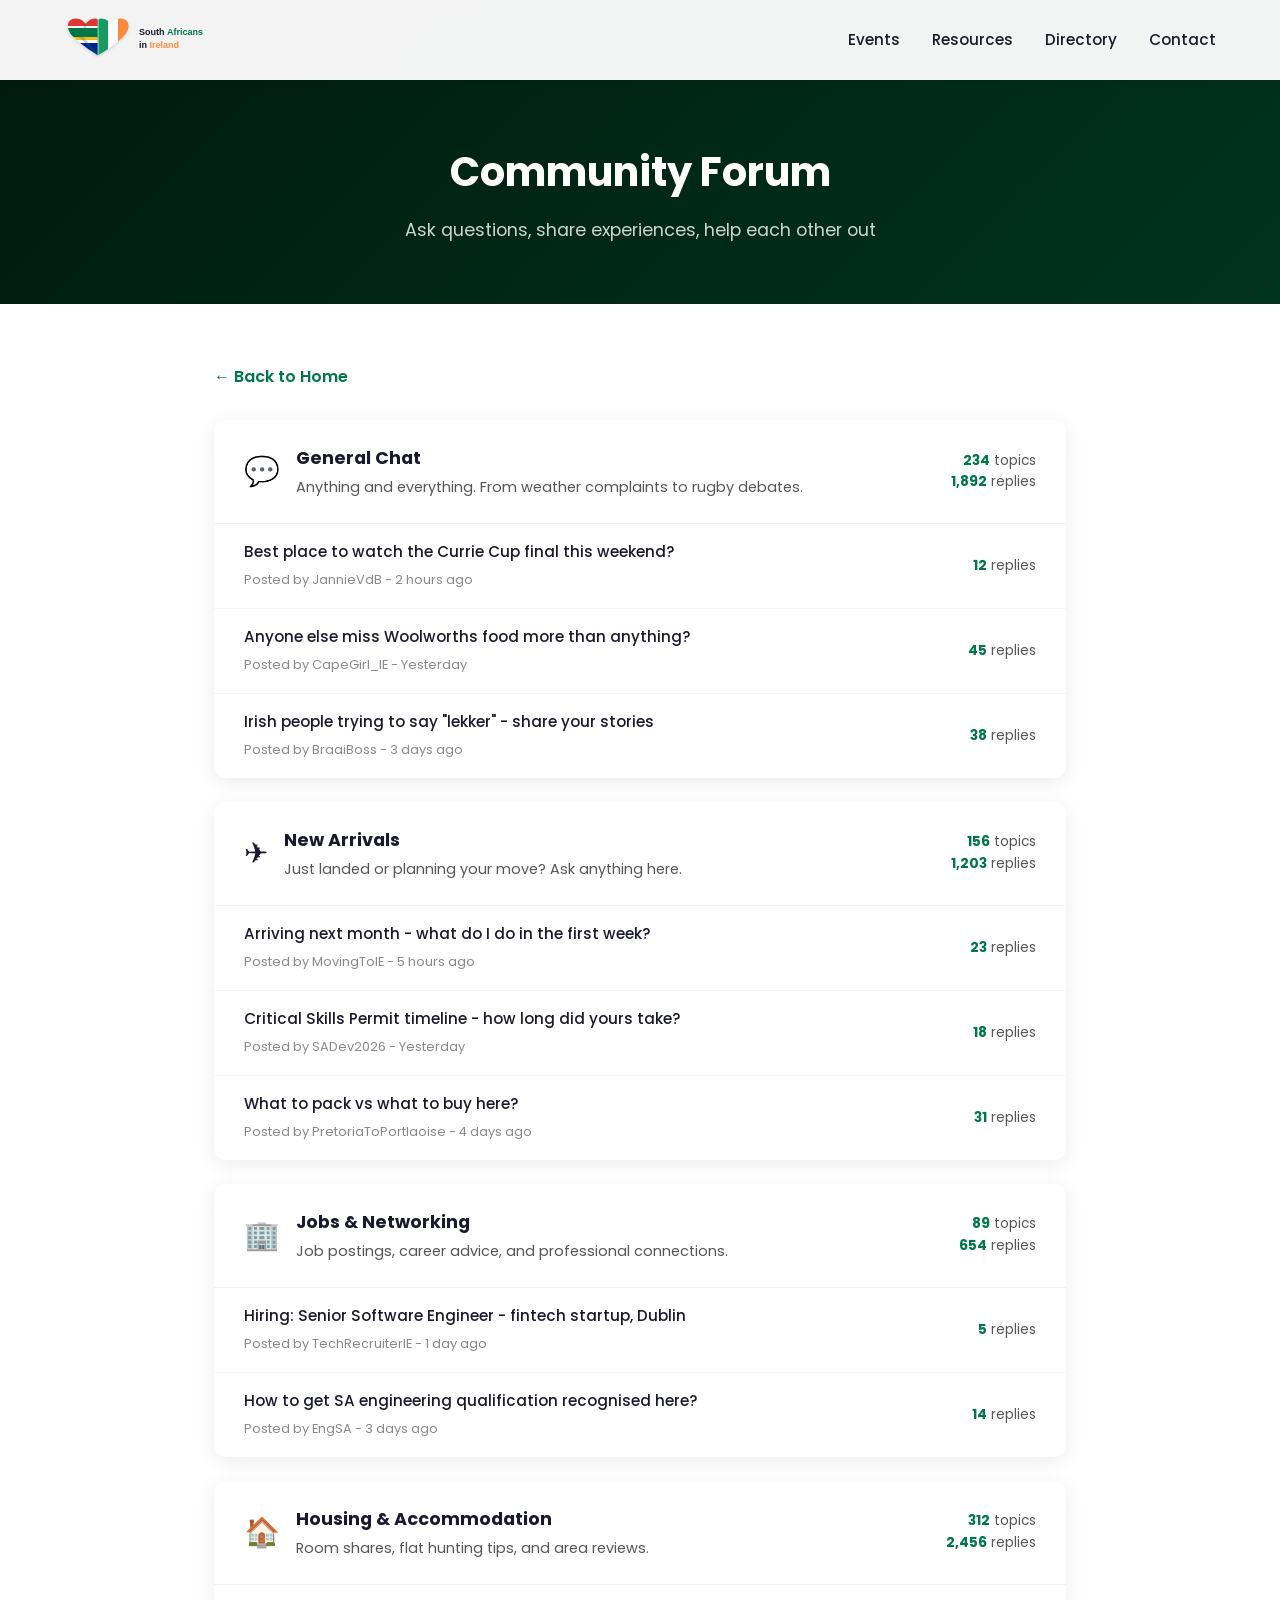
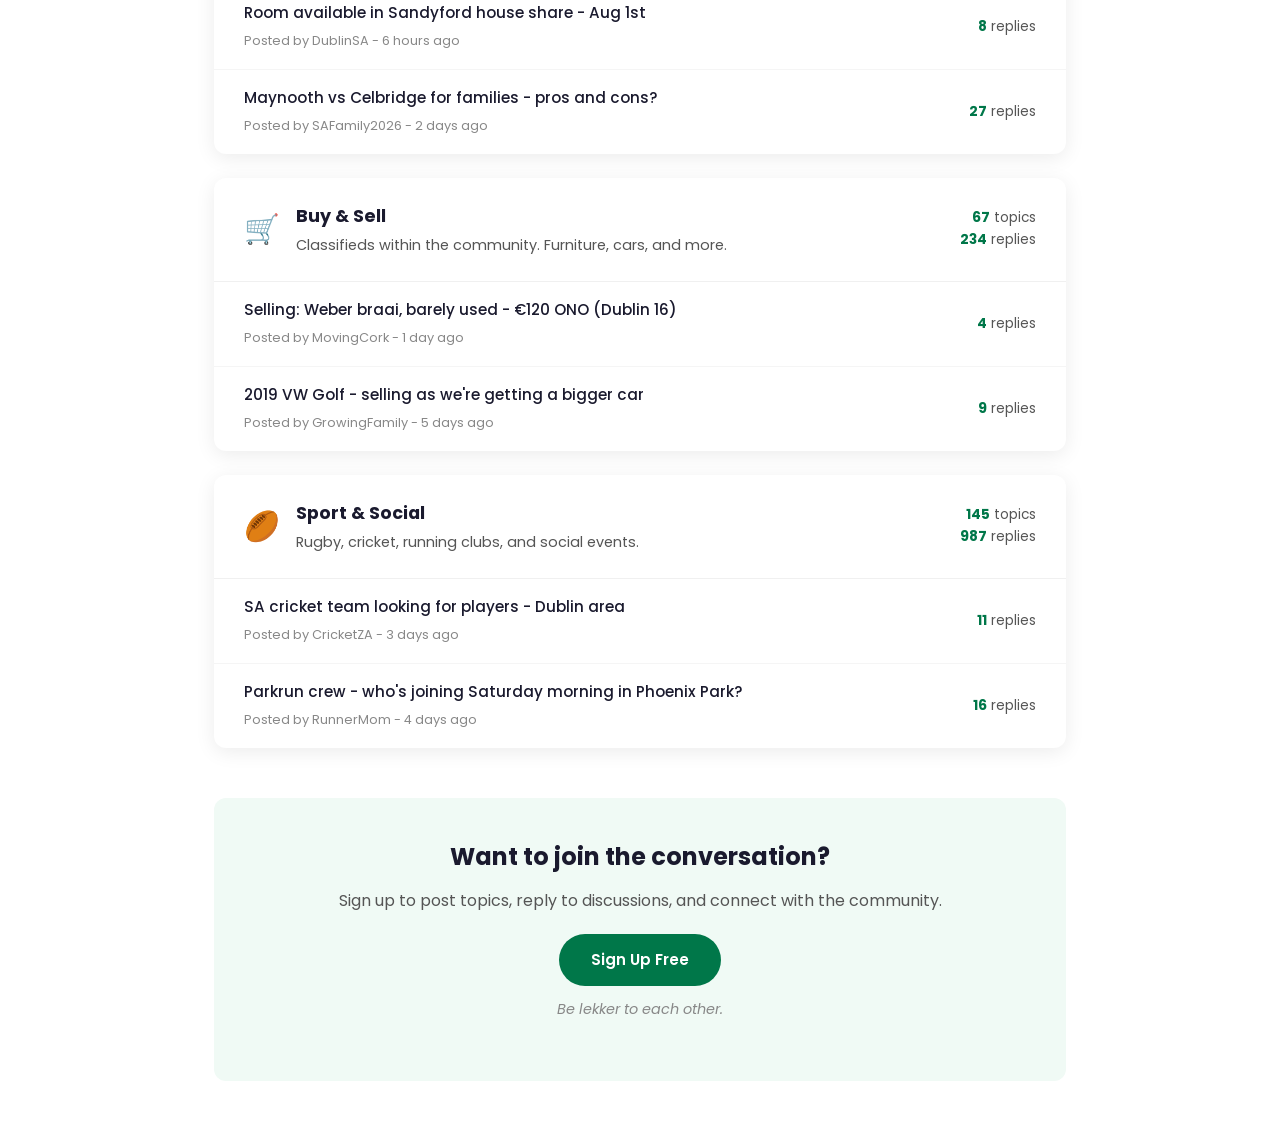
==== forum/index.html @ 691c8157 "Add guide pages, forum, RSVP modal, and business listing popup" ====
<!DOCTYPE html>
<html lang="en">
<head>
    <meta charset="UTF-8">
    <meta name="viewport" content="width=device-width, initial-scale=1.0">
    <title>Community Forum | South Africans in Ireland</title>
    <link rel="stylesheet" href="../styles.css">
    <link href="https://fonts.googleapis.com/css2?family=Poppins:wght@300;400;600;700&display=swap" rel="stylesheet">
    <style>
        .forum-hero { background: linear-gradient(135deg, #001a0d, #003320); padding: 140px 0 60px; color: white; text-align: center; }
        .forum-hero h1 { font-size: 2.5rem; margin-bottom: 12px; }
        .forum-hero p { opacity: 0.8; font-size: 1.1rem; }
        .forum-page { max-width: 900px; margin: 0 auto; padding: 60px 24px; }
        .forum-category { background: white; border-radius: 12px; box-shadow: 0 4px 20px rgba(0,0,0,0.08); margin-bottom: 24px; overflow: hidden; }
        .forum-category-header { display: flex; align-items: center; gap: 16px; padding: 24px 30px; border-bottom: 1px solid #f0f0f0; cursor: pointer; transition: background 0.3s; }
        .forum-category-header:hover { background: #f8faf9; }
        .forum-category-icon { font-size: 1.8rem; }
        .forum-category-info { flex: 1; }
        .forum-category-info h3 { font-size: 1.1rem; margin-bottom: 4px; }
        .forum-category-info p { font-size: 0.9rem; color: #555; margin: 0; }
        .forum-category-stats { text-align: right; }
        .forum-category-stats span { display: block; font-size: 0.85rem; color: #555; }
        .forum-category-stats strong { color: #007749; }
        .forum-topics { padding: 0; }
        .forum-topic { display: flex; align-items: center; padding: 16px 30px; border-bottom: 1px solid #f5f5f5; transition: background 0.2s; }
        .forum-topic:hover { background: #fafafa; }
        .forum-topic:last-child { border-bottom: none; }
        .forum-topic-title { flex: 1; }
        .forum-topic-title h4 { font-size: 0.95rem; font-weight: 500; margin-bottom: 2px; color: #1a1a2e; }
        .forum-topic-title span { font-size: 0.8rem; color: #888; }
        .forum-topic-replies { text-align: right; font-size: 0.85rem; color: #555; }
        .forum-topic-replies strong { color: #007749; }
        .forum-join { text-align: center; margin-top: 50px; padding: 40px; background: #f0faf5; border-radius: 12px; }
        .forum-join h2 { font-size: 1.5rem; margin-bottom: 12px; }
        .forum-join p { color: #555; margin-bottom: 20px; }
        .back-link { display: inline-block; margin-bottom: 30px; color: #007749; font-weight: 600; }
    </style>
</head>
<body>
    <nav class="navbar">
        <div class="nav-container">
            <a href="../index.html" class="nav-logo"><img src="../logo.svg" alt="South Africans in Ireland" class="nav-logo-img"></a>
            <ul class="nav-menu">
                <li><a href="../index.html#events" class="nav-link">Events</a></li>
                <li><a href="../index.html#resources" class="nav-link">Resources</a></li>
                <li><a href="../index.html#directory" class="nav-link">Directory</a></li>
                <li><a href="../index.html#contact" class="nav-link">Contact</a></li>
            </ul>
        </div>
    </nav>

    <section class="forum-hero">
        <h1>Community Forum</h1>
        <p>Ask questions, share experiences, help each other out</p>
    </section>

    <div class="forum-page">
        <a href="../index.html" class="back-link">&larr; Back to Home</a>

        <!-- General Chat -->
        <div class="forum-category">
            <div class="forum-category-header">
                <span class="forum-category-icon">&#x1F4AC;</span>
                <div class="forum-category-info">
                    <h3>General Chat</h3>
                    <p>Anything and everything. From weather complaints to rugby debates.</p>
                </div>
                <div class="forum-category-stats">
                    <span><strong>234</strong> topics</span>
                    <span><strong>1,892</strong> replies</span>
                </div>
            </div>
            <div class="forum-topics">
                <div class="forum-topic">
                    <div class="forum-topic-title">
                        <h4>Best place to watch the Currie Cup final this weekend?</h4>
                        <span>Posted by JannieVdB - 2 hours ago</span>
                    </div>
                    <div class="forum-topic-replies"><strong>12</strong> replies</div>
                </div>
                <div class="forum-topic">
                    <div class="forum-topic-title">
                        <h4>Anyone else miss Woolworths food more than anything?</h4>
                        <span>Posted by CapeGirl_IE - Yesterday</span>
                    </div>
                    <div class="forum-topic-replies"><strong>45</strong> replies</div>
                </div>
                <div class="forum-topic">
                    <div class="forum-topic-title">
                        <h4>Irish people trying to say "lekker" - share your stories</h4>
                        <span>Posted by BraaiBoss - 3 days ago</span>
                    </div>
                    <div class="forum-topic-replies"><strong>38</strong> replies</div>
                </div>
            </div>
        </div>

        <!-- New Arrivals -->
        <div class="forum-category">
            <div class="forum-category-header">
                <span class="forum-category-icon">&#x2708;</span>
                <div class="forum-category-info">
                    <h3>New Arrivals</h3>
                    <p>Just landed or planning your move? Ask anything here.</p>
                </div>
                <div class="forum-category-stats">
                    <span><strong>156</strong> topics</span>
                    <span><strong>1,203</strong> replies</span>
                </div>
            </div>
            <div class="forum-topics">
                <div class="forum-topic">
                    <div class="forum-topic-title">
                        <h4>Arriving next month - what do I do in the first week?</h4>
                        <span>Posted by MovingToIE - 5 hours ago</span>
                    </div>
                    <div class="forum-topic-replies"><strong>23</strong> replies</div>
                </div>
                <div class="forum-topic">
                    <div class="forum-topic-title">
                        <h4>Critical Skills Permit timeline - how long did yours take?</h4>
                        <span>Posted by SADev2026 - Yesterday</span>
                    </div>
                    <div class="forum-topic-replies"><strong>18</strong> replies</div>
                </div>
                <div class="forum-topic">
                    <div class="forum-topic-title">
                        <h4>What to pack vs what to buy here?</h4>
                        <span>Posted by PretoriaToPortlaoise - 4 days ago</span>
                    </div>
                    <div class="forum-topic-replies"><strong>31</strong> replies</div>
                </div>
            </div>
        </div>

        <!-- Jobs & Networking -->
        <div class="forum-category">
            <div class="forum-category-header">
                <span class="forum-category-icon">&#x1F3E2;</span>
                <div class="forum-category-info">
                    <h3>Jobs & Networking</h3>
                    <p>Job postings, career advice, and professional connections.</p>
                </div>
                <div class="forum-category-stats">
                    <span><strong>89</strong> topics</span>
                    <span><strong>654</strong> replies</span>
                </div>
            </div>
            <div class="forum-topics">
                <div class="forum-topic">
                    <div class="forum-topic-title">
                        <h4>Hiring: Senior Software Engineer - fintech startup, Dublin</h4>
                        <span>Posted by TechRecruiterIE - 1 day ago</span>
                    </div>
                    <div class="forum-topic-replies"><strong>5</strong> replies</div>
                </div>
                <div class="forum-topic">
                    <div class="forum-topic-title">
                        <h4>How to get SA engineering qualification recognised here?</h4>
                        <span>Posted by EngSA - 3 days ago</span>
                    </div>
                    <div class="forum-topic-replies"><strong>14</strong> replies</div>
                </div>
            </div>
        </div>

        <!-- Housing -->
        <div class="forum-category">
            <div class="forum-category-header">
                <span class="forum-category-icon">&#x1F3E0;</span>
                <div class="forum-category-info">
                    <h3>Housing & Accommodation</h3>
                    <p>Room shares, flat hunting tips, and area reviews.</p>
                </div>
                <div class="forum-category-stats">
                    <span><strong>312</strong> topics</span>
                    <span><strong>2,456</strong> replies</span>
                </div>
            </div>
            <div class="forum-topics">
                <div class="forum-topic">
                    <div class="forum-topic-title">
                        <h4>Room available in Sandyford house share - Aug 1st</h4>
                        <span>Posted by DublinSA - 6 hours ago</span>
                    </div>
                    <div class="forum-topic-replies"><strong>8</strong> replies</div>
                </div>
                <div class="forum-topic">
                    <div class="forum-topic-title">
                        <h4>Maynooth vs Celbridge for families - pros and cons?</h4>
                        <span>Posted by SAFamily2026 - 2 days ago</span>
                    </div>
                    <div class="forum-topic-replies"><strong>27</strong> replies</div>
                </div>
            </div>
        </div>

        <!-- Buy & Sell -->
        <div class="forum-category">
            <div class="forum-category-header">
                <span class="forum-category-icon">&#x1F6D2;</span>
                <div class="forum-category-info">
                    <h3>Buy & Sell</h3>
                    <p>Classifieds within the community. Furniture, cars, and more.</p>
                </div>
                <div class="forum-category-stats">
                    <span><strong>67</strong> topics</span>
                    <span><strong>234</strong> replies</span>
                </div>
            </div>
            <div class="forum-topics">
                <div class="forum-topic">
                    <div class="forum-topic-title">
                        <h4>Selling: Weber braai, barely used - &euro;120 ONO (Dublin 16)</h4>
                        <span>Posted by MovingCork - 1 day ago</span>
                    </div>
                    <div class="forum-topic-replies"><strong>4</strong> replies</div>
                </div>
                <div class="forum-topic">
                    <div class="forum-topic-title">
                        <h4>2019 VW Golf - selling as we're getting a bigger car</h4>
                        <span>Posted by GrowingFamily - 5 days ago</span>
                    </div>
                    <div class="forum-topic-replies"><strong>9</strong> replies</div>
                </div>
            </div>
        </div>

        <!-- Sport & Social -->
        <div class="forum-category">
            <div class="forum-category-header">
                <span class="forum-category-icon">&#x1F3C9;</span>
                <div class="forum-category-info">
                    <h3>Sport & Social</h3>
                    <p>Rugby, cricket, running clubs, and social events.</p>
                </div>
                <div class="forum-category-stats">
                    <span><strong>145</strong> topics</span>
                    <span><strong>987</strong> replies</span>
                </div>
            </div>
            <div class="forum-topics">
                <div class="forum-topic">
                    <div class="forum-topic-title">
                        <h4>SA cricket team looking for players - Dublin area</h4>
                        <span>Posted by CricketZA - 3 days ago</span>
                    </div>
                    <div class="forum-topic-replies"><strong>11</strong> replies</div>
                </div>
                <div class="forum-topic">
                    <div class="forum-topic-title">
                        <h4>Parkrun crew - who's joining Saturday morning in Phoenix Park?</h4>
                        <span>Posted by RunnerMom - 4 days ago</span>
                    </div>
                    <div class="forum-topic-replies"><strong>16</strong> replies</div>
                </div>
            </div>
        </div>

        <div class="forum-join">
            <h2>Want to join the conversation?</h2>
            <p>Sign up to post topics, reply to discussions, and connect with the community.</p>
            <a href="#" class="btn btn-primary" onclick="alert('Forum registration coming soon! For now, join our WhatsApp group.'); return false;">Sign Up Free</a>
            <p style="margin-top: 12px; font-size: 0.9rem; color: #888; font-style: italic;">Be lekker to each other.</p>
        </div>
    </div>
</body>
</html>
---- styles.css ----
/* === Variables === */
:root {
    --sa-green: #007749;
    --sa-gold: #FFB81C;
    --sa-red: #DE3831;
    --sa-blue: #002395;
    --sa-black: #000000;
    --ie-green: #169B62;
    --ie-orange: #FF883E;
    --ie-white: #FFFFFF;
    --text-dark: #1a1a2e;
    --text-light: #555;
    --bg-light: #f8f9fa;
    --bg-white: #ffffff;
    --shadow: 0 4px 20px rgba(0, 0, 0, 0.08);
    --shadow-hover: 0 8px 30px rgba(0, 0, 0, 0.12);
    --radius: 12px;
    --transition: all 0.3s ease;
}

/* === Reset === */
* {
    margin: 0;
    padding: 0;
    box-sizing: border-box;
}

html {
    scroll-behavior: smooth;
}

body {
    font-family: 'Poppins', sans-serif;
    color: var(--text-dark);
    line-height: 1.6;
    overflow-x: hidden;
}

a {
    text-decoration: none;
    color: inherit;
}

ul {
    list-style: none;
}

/* === Container === */
.container {
    max-width: 1200px;
    margin: 0 auto;
    padding: 0 24px;
}

/* === Navigation === */
.navbar {
    position: fixed;
    top: 0;
    left: 0;
    right: 0;
    z-index: 1000;
    background: rgba(255, 255, 255, 0.95);
    backdrop-filter: blur(10px);
    box-shadow: 0 2px 10px rgba(0, 0, 0, 0.05);
    transition: var(--transition);
}

.navbar.scrolled {
    box-shadow: 0 2px 20px rgba(0, 0, 0, 0.1);
}

.nav-container {
    max-width: 1200px;
    margin: 0 auto;
    padding: 16px 24px;
    display: flex;
    align-items: center;
    justify-content: space-between;
}

.nav-logo {
    display: flex;
    align-items: center;
}

.nav-logo-img {
    height: 48px;
    width: auto;
    transition: var(--transition);
}

.nav-logo-img:hover {
    transform: scale(1.05);
}

.footer-logo-img {
    height: 40px;
    width: auto;
}

.nav-menu {
    display: flex;
    gap: 32px;
}

.nav-link {
    font-weight: 500;
    font-size: 0.95rem;
    color: var(--text-dark);
    transition: var(--transition);
    position: relative;
}

.nav-link:hover {
    color: var(--sa-green);
}

.nav-link::after {
    content: '';
    position: absolute;
    bottom: -4px;
    left: 0;
    width: 0;
    height: 2px;
    background: var(--sa-green);
    transition: var(--transition);
}

.nav-link:hover::after {
    width: 100%;
}

.nav-toggle {
    display: none;
    flex-direction: column;
    gap: 5px;
    background: none;
    border: none;
    cursor: pointer;
    padding: 4px;
}

.nav-toggle span {
    width: 25px;
    height: 3px;
    background: var(--text-dark);
    border-radius: 2px;
    transition: var(--transition);
}

/* === Hero === */
.hero {
    position: relative;
    min-height: 100vh;
    display: flex;
    align-items: center;
    justify-content: center;
    background: linear-gradient(135deg, #001a0d 0%, #003320 30%, #1a3a2a 60%, #2d1810 100%);
    overflow: hidden;
}

.hero-overlay {
    position: absolute;
    inset: 0;
    background: url('data:image/svg+xml,<svg xmlns="http://www.w3.org/2000/svg" viewBox="0 0 100 100"><circle cx="50" cy="50" r="40" fill="none" stroke="rgba(255,184,28,0.05)" stroke-width="0.5"/><circle cx="50" cy="50" r="30" fill="none" stroke="rgba(255,184,28,0.03)" stroke-width="0.5"/><circle cx="50" cy="50" r="20" fill="none" stroke="rgba(255,184,28,0.02)" stroke-width="0.5"/></svg>') center/cover;
    animation: rotate 60s linear infinite;
}

@keyframes rotate {
    from { transform: rotate(0deg) scale(3); }
    to { transform: rotate(360deg) scale(3); }
}

.hero-content {
    position: relative;
    text-align: center;
    color: white;
    padding: 0 24px;
    z-index: 2;
}

.hero-content h1 {
    font-size: clamp(2.5rem, 6vw, 4.5rem);
    font-weight: 700;
    margin-bottom: 16px;
    text-shadow: 0 2px 10px rgba(0, 0, 0, 0.3);
}

.hero-content p {
    font-size: clamp(1rem, 2.5vw, 1.4rem);
    font-weight: 300;
    margin-bottom: 40px;
    opacity: 0.9;
}

.hero-buttons {
    display: flex;
    gap: 16px;
    justify-content: center;
    flex-wrap: wrap;
}

.hero-flags {
    position: absolute;
    bottom: 0;
    left: 0;
    right: 0;
    display: flex;
    height: 6px;
}

.flag-stripe {
    flex: 1;
}

.sa-green { background: var(--sa-green); }
.sa-gold { background: var(--sa-gold); }
.ie-white { background: var(--ie-white); }
.ie-orange { background: var(--ie-orange); }

/* === Buttons === */
.btn {
    display: inline-block;
    padding: 14px 32px;
    border-radius: 50px;
    font-weight: 600;
    font-size: 0.95rem;
    cursor: pointer;
    transition: var(--transition);
    border: none;
    font-family: inherit;
}

.btn-primary {
    background: var(--sa-green);
    color: white;
}

.btn-primary:hover {
    background: #005c3a;
    transform: translateY(-2px);
    box-shadow: 0 4px 15px rgba(0, 119, 73, 0.3);
}

.btn-secondary {
    background: transparent;
    color: white;
    border: 2px solid rgba(255, 255, 255, 0.6);
}

.btn-secondary:hover {
    background: rgba(255, 255, 255, 0.1);
    border-color: white;
    transform: translateY(-2px);
}

.btn-small {
    padding: 8px 20px;
    font-size: 0.85rem;
    background: var(--sa-green);
    color: white;
    border-radius: 50px;
    margin-top: 8px;
    margin-right: 8px;
}

.btn-small:hover {
    background: #005c3a;
}

/* === Sections === */
.section {
    padding: 100px 0;
}

.section:nth-child(even) {
    background: var(--bg-light);
}

.section-title {
    font-size: 2.5rem;
    font-weight: 700;
    text-align: center;
    margin-bottom: 16px;
    color: var(--text-dark);
}

.section-subtitle {
    text-align: center;
    color: var(--text-light);
    font-size: 1.1rem;
    max-width: 600px;
    margin: 0 auto 60px;
}

/* === Stats === */
.stats-grid {
    display: grid;
    grid-template-columns: repeat(auto-fit, minmax(200px, 1fr));
    gap: 30px;
    margin-top: 50px;
}

.stat-card {
    text-align: center;
    padding: 40px 20px;
    background: white;
    border-radius: var(--radius);
    box-shadow: var(--shadow);
    transition: var(--transition);
}

.stat-card:hover {
    transform: translateY(-5px);
    box-shadow: var(--shadow-hover);
}

.stat-number {
    display: block;
    font-size: 2.8rem;
    font-weight: 700;
    color: var(--sa-green);
    margin-bottom: 8px;
}

.stat-label {
    color: var(--text-light);
    font-size: 0.95rem;
}

/* === Events === */
.events-grid {
    display: grid;
    gap: 24px;
    max-width: 800px;
    margin: 0 auto;
}

.event-card {
    display: flex;
    gap: 24px;
    background: white;
    border-radius: var(--radius);
    padding: 30px;
    box-shadow: var(--shadow);
    transition: var(--transition);
    border-left: 4px solid var(--sa-green);
}

.event-card:hover {
    transform: translateX(5px);
    box-shadow: var(--shadow-hover);
}

.event-date {
    display: flex;
    flex-direction: column;
    align-items: center;
    justify-content: center;
    min-width: 70px;
}

.event-day {
    font-size: 2.2rem;
    font-weight: 700;
    color: var(--sa-green);
    line-height: 1;
}

.event-month {
    font-size: 0.85rem;
    font-weight: 600;
    color: var(--text-light);
    text-transform: uppercase;
}

.event-details h3 {
    font-size: 1.2rem;
    margin-bottom: 8px;
}

.event-location, .event-time {
    font-size: 0.9rem;
    color: var(--text-light);
}

.event-desc {
    margin-top: 10px;
    font-size: 0.95rem;
    color: var(--text-light);
}

.events-cta {
    text-align: center;
    margin-top: 40px;
}

/* === Resources === */
.resources-grid {
    display: grid;
    grid-template-columns: repeat(auto-fit, minmax(320px, 1fr));
    gap: 30px;
}

.resource-card {
    background: white;
    border-radius: var(--radius);
    padding: 35px;
    box-shadow: var(--shadow);
    transition: var(--transition);
    border-top: 4px solid var(--sa-gold);
}

.resource-card:hover {
    transform: translateY(-5px);
    box-shadow: var(--shadow-hover);
}

.resource-icon {
    font-size: 2.5rem;
    margin-bottom: 16px;
}

.resource-card h3 {
    font-size: 1.2rem;
    margin-bottom: 16px;
    color: var(--text-dark);
}

.resource-card ul {
    margin-bottom: 20px;
}

.resource-card li {
    padding: 6px 0;
    font-size: 0.9rem;
    color: var(--text-light);
    border-bottom: 1px solid #f0f0f0;
    padding-left: 16px;
    position: relative;
}

.resource-card li::before {
    content: '';
    position: absolute;
    left: 0;
    top: 50%;
    width: 6px;
    height: 6px;
    border-radius: 50%;
    background: var(--sa-green);
    transform: translateY(-50%);
}

.resource-link {
    color: var(--sa-green);
    font-weight: 600;
    font-size: 0.9rem;
    transition: var(--transition);
}

.resource-link:hover {
    color: #005c3a;
}

/* === Directory === */
.directory-filter {
    display: flex;
    justify-content: center;
    gap: 12px;
    margin-bottom: 40px;
    flex-wrap: wrap;
}

.filter-btn {
    padding: 10px 24px;
    border: 2px solid #e0e0e0;
    border-radius: 50px;
    background: white;
    font-family: inherit;
    font-size: 0.9rem;
    font-weight: 500;
    cursor: pointer;
    transition: var(--transition);
}

.filter-btn:hover,
.filter-btn.active {
    border-color: var(--sa-green);
    background: var(--sa-green);
    color: white;
}

.directory-grid {
    display: grid;
    grid-template-columns: repeat(auto-fit, minmax(320px, 1fr));
    gap: 24px;
}

.directory-card {
    background: white;
    border-radius: var(--radius);
    padding: 30px;
    box-shadow: var(--shadow);
    transition: var(--transition);
}

.directory-card:hover {
    transform: translateY(-3px);
    box-shadow: var(--shadow-hover);
}

.directory-card h3 {
    font-size: 1.1rem;
    margin-bottom: 6px;
}

.directory-category {
    font-size: 0.8rem;
    font-weight: 600;
    color: var(--sa-green);
    text-transform: uppercase;
    letter-spacing: 0.5px;
    margin-bottom: 10px;
}

.directory-card p {
    font-size: 0.9rem;
    color: var(--text-light);
    margin-bottom: 8px;
}

.directory-location {
    font-size: 0.85rem !important;
    color: var(--ie-orange) !important;
    font-weight: 500;
}

.directory-cta {
    text-align: center;
    margin-top: 40px;
    font-size: 1rem;
    color: var(--text-light);
}

.directory-cta a {
    color: var(--sa-green);
    font-weight: 600;
}

/* === Forum === */
.forum-grid {
    display: grid;
    grid-template-columns: repeat(auto-fit, minmax(300px, 1fr));
    gap: 24px;
}

.forum-card {
    background: white;
    border-radius: var(--radius);
    padding: 30px;
    box-shadow: var(--shadow);
    transition: var(--transition);
    cursor: pointer;
}

.forum-card:hover {
    transform: translateY(-3px);
    box-shadow: var(--shadow-hover);
    border-bottom: 3px solid var(--sa-green);
}

.forum-icon {
    font-size: 2rem;
    margin-bottom: 12px;
}

.forum-card h3 {
    font-size: 1.1rem;
    margin-bottom: 8px;
}

.forum-card p {
    font-size: 0.9rem;
    color: var(--text-light);
    margin-bottom: 12px;
}

.forum-count {
    font-size: 0.8rem;
    font-weight: 600;
    color: var(--sa-green);
    background: rgba(0, 119, 73, 0.08);
    padding: 4px 12px;
    border-radius: 20px;
}

.forum-cta {
    text-align: center;
    margin-top: 50px;
}

.forum-note {
    margin-top: 12px;
    font-size: 0.9rem;
    color: var(--text-light);
    font-style: italic;
}

/* === Newsletter === */
.newsletter {
    background: linear-gradient(135deg, var(--sa-green) 0%, #005c3a 100%) !important;
    padding: 80px 0;
}

.newsletter-box {
    text-align: center;
    color: white;
}

.newsletter-box h2 {
    font-size: 2rem;
    margin-bottom: 12px;
}

.newsletter-box p {
    opacity: 0.9;
    margin-bottom: 30px;
}

.newsletter-form {
    display: flex;
    gap: 12px;
    max-width: 500px;
    margin: 0 auto;
    flex-wrap: wrap;
    justify-content: center;
}

.newsletter-form input {
    flex: 1;
    min-width: 250px;
    padding: 14px 24px;
    border: none;
    border-radius: 50px;
    font-family: inherit;
    font-size: 0.95rem;
    outline: none;
}

.newsletter-form .btn {
    background: var(--sa-gold);
    color: var(--text-dark);
}

.newsletter-form .btn:hover {
    background: #e5a518;
}

.newsletter-note {
    font-size: 0.85rem;
    opacity: 0.7;
    margin-top: 12px;
}

/* === Contact === */
.contact-grid {
    display: grid;
    grid-template-columns: 1fr 1fr;
    gap: 50px;
    align-items: start;
}

.contact-form .form-group {
    margin-bottom: 20px;
}

.contact-form input,
.contact-form select,
.contact-form textarea {
    width: 100%;
    padding: 14px 20px;
    border: 2px solid #e8e8e8;
    border-radius: 10px;
    font-family: inherit;
    font-size: 0.95rem;
    transition: var(--transition);
    outline: none;
    background: white;
}

.contact-form input:focus,
.contact-form select:focus,
.contact-form textarea:focus {
    border-color: var(--sa-green);
}

.contact-form textarea {
    resize: vertical;
}

.contact-info {
    display: flex;
    flex-direction: column;
    gap: 30px;
}

.contact-item h3 {
    font-size: 1.1rem;
    margin-bottom: 12px;
    color: var(--text-dark);
}

.contact-item p {
    font-size: 0.9rem;
    color: var(--text-light);
    line-height: 1.8;
}

.social-links {
    display: flex;
    gap: 12px;
}

.social-link {
    width: 44px;
    height: 44px;
    display: flex;
    align-items: center;
    justify-content: center;
    border-radius: 50%;
    background: var(--sa-green);
    color: white;
    font-weight: 700;
    font-size: 0.8rem;
    transition: var(--transition);
}

.social-link:hover {
    background: #005c3a;
    transform: translateY(-3px);
}

/* === Footer === */
.footer {
    background: var(--text-dark);
    color: rgba(255, 255, 255, 0.8);
    padding: 60px 0 30px;
}

.footer-grid {
    display: grid;
    grid-template-columns: 2fr 1fr 1fr 1fr;
    gap: 40px;
    margin-bottom: 40px;
}

.footer-col h3 {
    font-size: 1.2rem;
    margin-bottom: 12px;
}

.footer-col h4 {
    color: white;
    margin-bottom: 16px;
    font-size: 1rem;
}

.footer-col ul li {
    margin-bottom: 10px;
}

.footer-col ul li a {
    font-size: 0.9rem;
    opacity: 0.8;
    transition: var(--transition);
}

.footer-col ul li a:hover {
    opacity: 1;
    color: var(--sa-gold);
}

.footer-bottom {
    border-top: 1px solid rgba(255, 255, 255, 0.1);
    padding-top: 30px;
    text-align: center;
    font-size: 0.85rem;
    opacity: 0.6;
}

/* === Responsive === */
@media (max-width: 768px) {
    .nav-toggle {
        display: flex;
    }

    .nav-menu {
        position: fixed;
        top: 70px;
        left: 0;
        right: 0;
        background: white;
        flex-direction: column;
        align-items: center;
        padding: 30px;
        gap: 20px;
        box-shadow: 0 10px 20px rgba(0, 0, 0, 0.1);
        transform: translateY(-100%);
        opacity: 0;
        pointer-events: none;
        transition: var(--transition);
    }

    .nav-menu.active {
        transform: translateY(0);
        opacity: 1;
        pointer-events: all;
    }

    .section {
        padding: 60px 0;
    }

    .section-title {
        font-size: 2rem;
    }

    .event-card {
        flex-direction: column;
        gap: 16px;
    }

    .event-date {
        flex-direction: row;
        gap: 8px;
    }

    .contact-grid {
        grid-template-columns: 1fr;
    }

    .footer-grid {
        grid-template-columns: 1fr 1fr;
        gap: 30px;
    }

    .resources-grid {
        grid-template-columns: 1fr;
    }
}

@media (max-width: 480px) {
    .footer-grid {
        grid-template-columns: 1fr;
    }

    .stats-grid {
        grid-template-columns: 1fr;
    }

    .hero-content h1 {
        font-size: 2.2rem;
    }
}

/* === Animations === */
.fade-in {
    opacity: 0;
    transform: translateY(30px);
    transition: opacity 0.6s ease, transform 0.6s ease;
}

.fade-in.visible {
    opacity: 1;
    transform: translateY(0);
}

/* === Directory Card Hide/Show === */
.directory-card.hidden {
    display: none;
}

/* === RSVP Modal === */
.modal-overlay {
    display: none;
    position: fixed;
    inset: 0;
    background: rgba(0, 0, 0, 0.6);
    backdrop-filter: blur(4px);
    z-index: 2000;
    align-items: center;
    justify-content: center;
    padding: 24px;
}

.modal-overlay.active {
    display: flex;
}

.modal {
    background: white;
    border-radius: var(--radius);
    padding: 40px;
    max-width: 450px;
    width: 100%;
    position: relative;
    box-shadow: 0 20px 60px rgba(0, 0, 0, 0.3);
    animation: modalIn 0.3s ease;
}

@keyframes modalIn {
    from { transform: scale(0.9) translateY(20px); opacity: 0; }
    to { transform: scale(1) translateY(0); opacity: 1; }
}

.modal-close {
    position: absolute;
    top: 16px;
    right: 20px;
    background: none;
    border: none;
    font-size: 2rem;
    cursor: pointer;
    color: var(--text-light);
    line-height: 1;
    transition: var(--transition);
}

.modal-close:hover {
    color: var(--sa-red);
}

.modal h2 {
    font-size: 1.5rem;
    margin-bottom: 8px;
    color: var(--text-dark);
}

.modal-event-name {
    font-size: 1rem;
    color: var(--sa-green);
    font-weight: 600;
    margin-bottom: 24px;
}

.modal-form .form-group {
    margin-bottom: 16px;
}

.modal-form input,
.modal-form select {
    width: 100%;
    padding: 14px 20px;
    border: 2px solid #e8e8e8;
    border-radius: 10px;
    font-family: inherit;
    font-size: 0.95rem;
    transition: var(--transition);
    outline: none;
}

.modal-form input:focus,
.modal-form select:focus {
    border-color: var(--sa-green);
}

.modal-form .btn {
    width: 100%;
    margin-top: 8px;
}

/* === RSVP Button Style === */
.rsvp-btn {
    cursor: pointer;
    border: none;
    font-family: inherit;
}
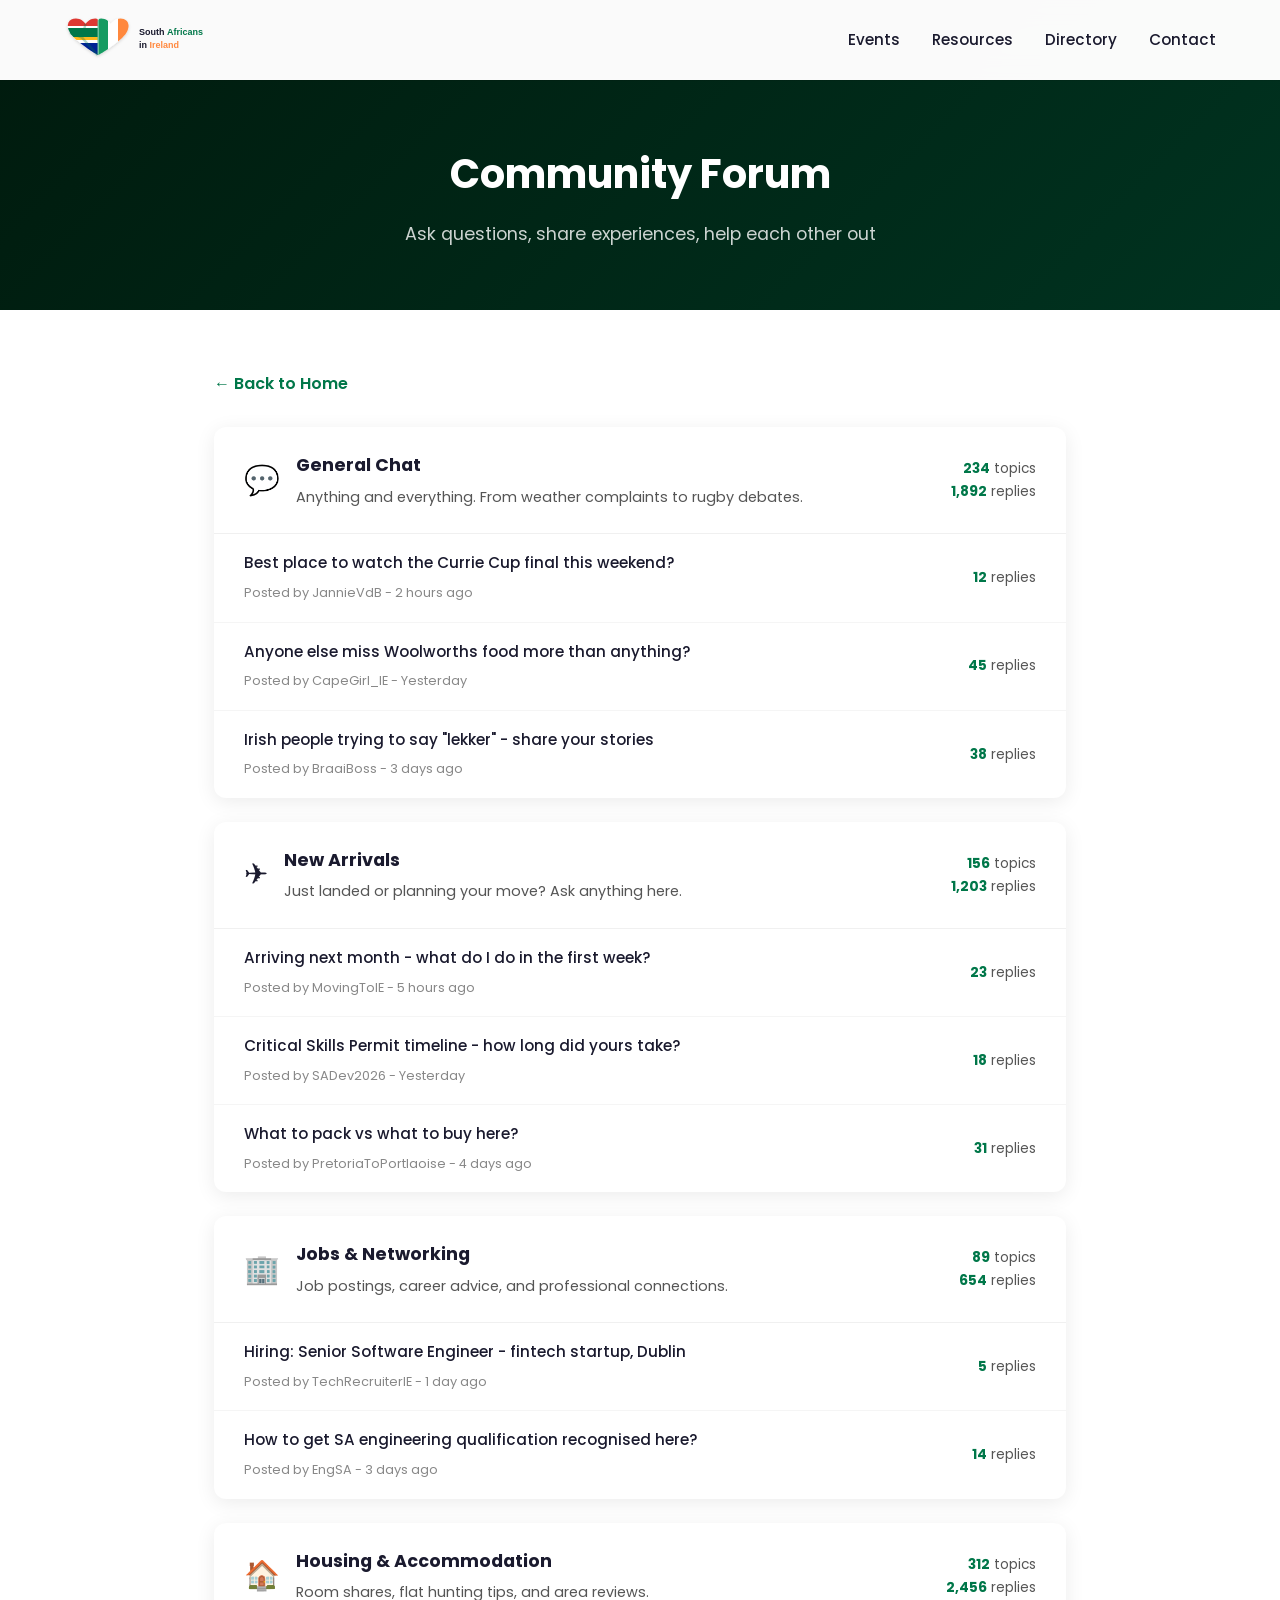
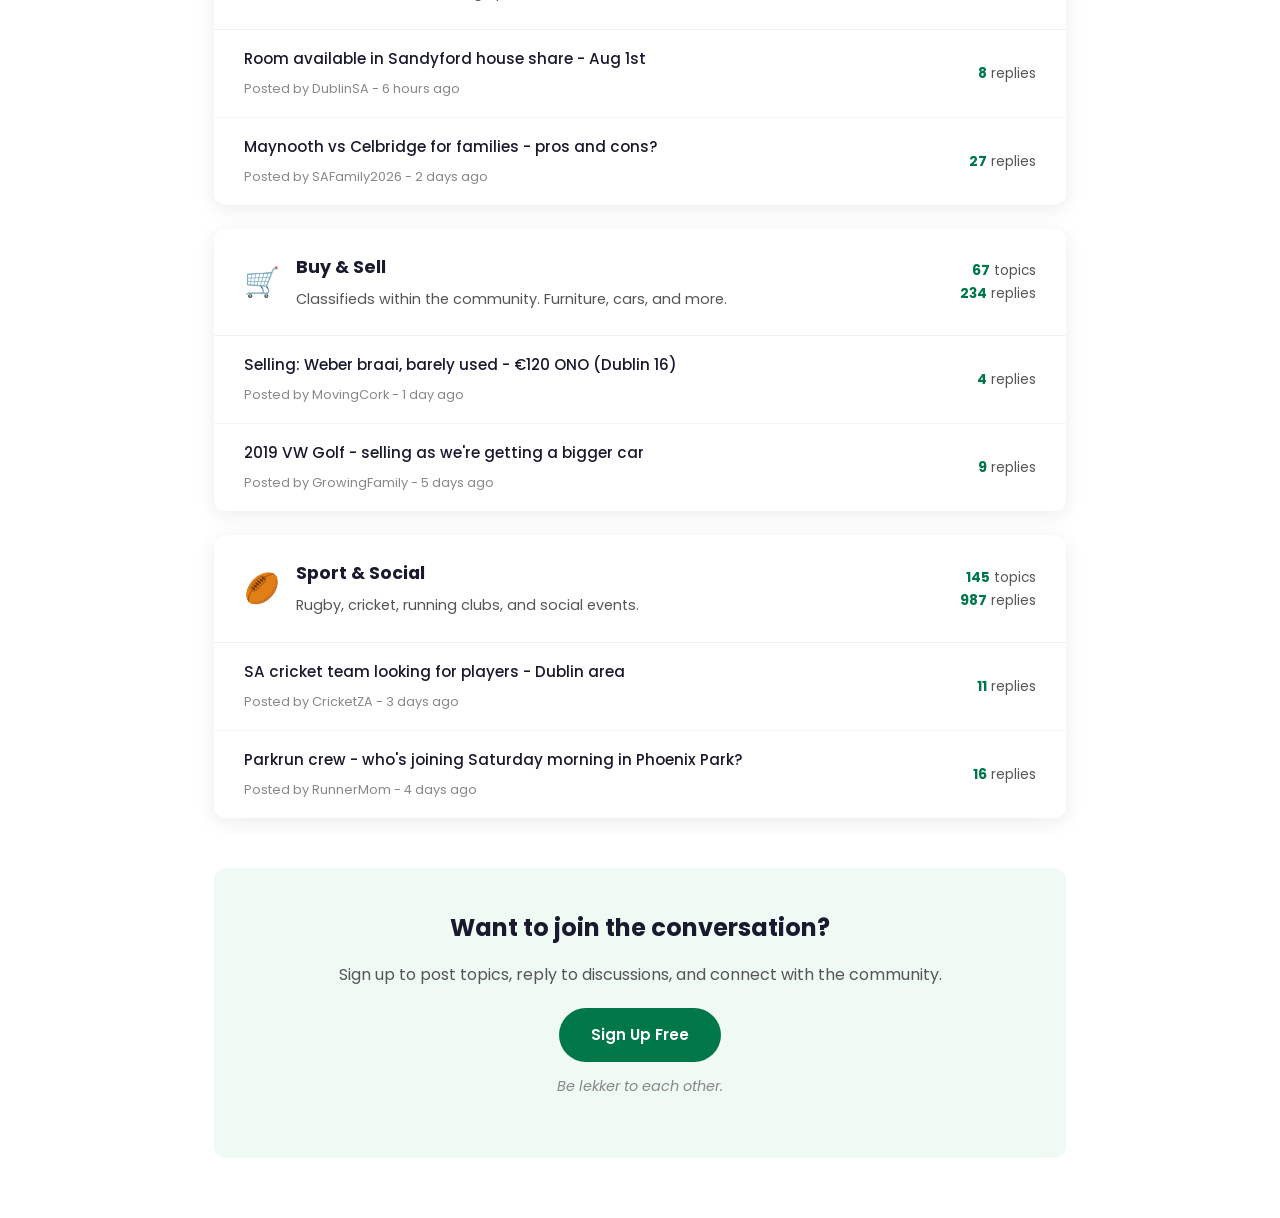
==== commit d22d3b4f: "Add clickable links to all forum topics" ====
--- a/forum/index.html
+++ b/forum/index.html
@@ -24,6 +24,9 @@
         .forum-topics { padding: 0; }
         .forum-topic { display: flex; align-items: center; padding: 16px 30px; border-bottom: 1px solid #f5f5f5; transition: background 0.2s; }
         .forum-topic:hover { background: #fafafa; }
+        a.forum-topic { text-decoration: none; color: inherit; }
+        a.forum-topic:hover { background: #f0faf5; }
+        a.forum-topic:hover .forum-topic-title h4 { color: #007749; }
         .forum-topic:last-child { border-bottom: none; }
         .forum-topic-title { flex: 1; }
         .forum-topic-title h4 { font-size: 0.95rem; font-weight: 500; margin-bottom: 2px; color: #1a1a2e; }
@@ -71,27 +74,27 @@
                 </div>
             </div>
             <div class="forum-topics">
-                <div class="forum-topic">
+                <a href="index.html" class="forum-topic">
                     <div class="forum-topic-title">
                         <h4>Best place to watch the Currie Cup final this weekend?</h4>
                         <span>Posted by JannieVdB - 2 hours ago</span>
                     </div>
                     <div class="forum-topic-replies"><strong>12</strong> replies</div>
-                </div>
-                <div class="forum-topic">
+                </a>
+                <a href="index.html" class="forum-topic">
                     <div class="forum-topic-title">
                         <h4>Anyone else miss Woolworths food more than anything?</h4>
                         <span>Posted by CapeGirl_IE - Yesterday</span>
                     </div>
                     <div class="forum-topic-replies"><strong>45</strong> replies</div>
-                </div>
-                <div class="forum-topic">
+                </a>
+                <a href="index.html" class="forum-topic">
                     <div class="forum-topic-title">
                         <h4>Irish people trying to say "lekker" - share your stories</h4>
                         <span>Posted by BraaiBoss - 3 days ago</span>
                     </div>
                     <div class="forum-topic-replies"><strong>38</strong> replies</div>
-                </div>
+                </a>
             </div>
         </div>
 
@@ -109,27 +112,27 @@
                 </div>
             </div>
             <div class="forum-topics">
-                <div class="forum-topic">
+                <a href="index.html" class="forum-topic">
                     <div class="forum-topic-title">
                         <h4>Arriving next month - what do I do in the first week?</h4>
                         <span>Posted by MovingToIE - 5 hours ago</span>
                     </div>
                     <div class="forum-topic-replies"><strong>23</strong> replies</div>
-                </div>
-                <div class="forum-topic">
+                </a>
+                <a href="index.html" class="forum-topic">
                     <div class="forum-topic-title">
                         <h4>Critical Skills Permit timeline - how long did yours take?</h4>
                         <span>Posted by SADev2026 - Yesterday</span>
                     </div>
                     <div class="forum-topic-replies"><strong>18</strong> replies</div>
-                </div>
-                <div class="forum-topic">
+                </a>
+                <a href="index.html" class="forum-topic">
                     <div class="forum-topic-title">
                         <h4>What to pack vs what to buy here?</h4>
                         <span>Posted by PretoriaToPortlaoise - 4 days ago</span>
                     </div>
                     <div class="forum-topic-replies"><strong>31</strong> replies</div>
-                </div>
+                </a>
             </div>
         </div>
 
@@ -147,20 +150,20 @@
                 </div>
             </div>
             <div class="forum-topics">
-                <div class="forum-topic">
+                <a href="index.html" class="forum-topic">
                     <div class="forum-topic-title">
                         <h4>Hiring: Senior Software Engineer - fintech startup, Dublin</h4>
                         <span>Posted by TechRecruiterIE - 1 day ago</span>
                     </div>
                     <div class="forum-topic-replies"><strong>5</strong> replies</div>
-                </div>
-                <div class="forum-topic">
+                </a>
+                <a href="index.html" class="forum-topic">
                     <div class="forum-topic-title">
                         <h4>How to get SA engineering qualification recognised here?</h4>
                         <span>Posted by EngSA - 3 days ago</span>
                     </div>
                     <div class="forum-topic-replies"><strong>14</strong> replies</div>
-                </div>
+                </a>
             </div>
         </div>
 
@@ -178,20 +181,20 @@
                 </div>
             </div>
             <div class="forum-topics">
-                <div class="forum-topic">
+                <a href="index.html" class="forum-topic">
                     <div class="forum-topic-title">
                         <h4>Room available in Sandyford house share - Aug 1st</h4>
                         <span>Posted by DublinSA - 6 hours ago</span>
                     </div>
                     <div class="forum-topic-replies"><strong>8</strong> replies</div>
-                </div>
-                <div class="forum-topic">
+                </a>
+                <a href="index.html" class="forum-topic">
                     <div class="forum-topic-title">
                         <h4>Maynooth vs Celbridge for families - pros and cons?</h4>
                         <span>Posted by SAFamily2026 - 2 days ago</span>
                     </div>
                     <div class="forum-topic-replies"><strong>27</strong> replies</div>
-                </div>
+                </a>
             </div>
         </div>
 
@@ -209,20 +212,20 @@
                 </div>
             </div>
             <div class="forum-topics">
-                <div class="forum-topic">
+                <a href="index.html" class="forum-topic">
                     <div class="forum-topic-title">
                         <h4>Selling: Weber braai, barely used - &euro;120 ONO (Dublin 16)</h4>
                         <span>Posted by MovingCork - 1 day ago</span>
                     </div>
                     <div class="forum-topic-replies"><strong>4</strong> replies</div>
-                </div>
-                <div class="forum-topic">
+                </a>
+                <a href="index.html" class="forum-topic">
                     <div class="forum-topic-title">
                         <h4>2019 VW Golf - selling as we're getting a bigger car</h4>
                         <span>Posted by GrowingFamily - 5 days ago</span>
                     </div>
                     <div class="forum-topic-replies"><strong>9</strong> replies</div>
-                </div>
+                </a>
             </div>
         </div>
 
@@ -240,20 +243,20 @@
                 </div>
             </div>
             <div class="forum-topics">
-                <div class="forum-topic">
+                <a href="index.html" class="forum-topic">
                     <div class="forum-topic-title">
                         <h4>SA cricket team looking for players - Dublin area</h4>
                         <span>Posted by CricketZA - 3 days ago</span>
                     </div>
                     <div class="forum-topic-replies"><strong>11</strong> replies</div>
-                </div>
-                <div class="forum-topic">
+                </a>
+                <a href="index.html" class="forum-topic">
                     <div class="forum-topic-title">
                         <h4>Parkrun crew - who's joining Saturday morning in Phoenix Park?</h4>
                         <span>Posted by RunnerMom - 4 days ago</span>
                     </div>
                     <div class="forum-topic-replies"><strong>16</strong> replies</div>
-                </div>
+                </a>
             </div>
         </div>
 
--- a/styles.css
+++ b/styles.css
@@ -32,8 +32,10 @@
 body {
     font-family: 'Poppins', sans-serif;
     color: var(--text-dark);
-    line-height: 1.6;
+    line-height: 1.7;
     overflow-x: hidden;
+    font-size: 16px;
+    -webkit-font-smoothing: antialiased;
 }
 
 a {
@@ -59,9 +61,9 @@
     left: 0;
     right: 0;
     z-index: 1000;
-    background: rgba(255, 255, 255, 0.95);
-    backdrop-filter: blur(10px);
-    box-shadow: 0 2px 10px rgba(0, 0, 0, 0.05);
+    background: rgba(255, 255, 255, 0.98);
+    backdrop-filter: blur(12px);
+    box-shadow: 0 1px 0 rgba(0, 0, 0, 0.06);
     transition: var(--transition);
 }
 
@@ -151,51 +153,66 @@
 /* === Hero === */
 .hero {
     position: relative;
+    display: flex;
+    flex-direction: column;
     min-height: 100vh;
-    display: flex;
-    align-items: center;
-    justify-content: center;
-    background: linear-gradient(135deg, #001a0d 0%, #003320 30%, #1a3a2a 60%, #2d1810 100%);
-    overflow: hidden;
-}
-
-.hero-overlay {
-    position: absolute;
-    inset: 0;
-    background: url('data:image/svg+xml,<svg xmlns="http://www.w3.org/2000/svg" viewBox="0 0 100 100"><circle cx="50" cy="50" r="40" fill="none" stroke="rgba(255,184,28,0.05)" stroke-width="0.5"/><circle cx="50" cy="50" r="30" fill="none" stroke="rgba(255,184,28,0.03)" stroke-width="0.5"/><circle cx="50" cy="50" r="20" fill="none" stroke="rgba(255,184,28,0.02)" stroke-width="0.5"/></svg>') center/cover;
-    animation: rotate 60s linear infinite;
-}
-
-@keyframes rotate {
-    from { transform: rotate(0deg) scale(3); }
-    to { transform: rotate(360deg) scale(3); }
-}
-
-.hero-content {
-    position: relative;
+    background: #fafdf9;
+    padding-top: 80px;
+}
+
+.hero-banner {
+    width: 100%;
+    max-width: 1100px;
+    margin: 40px auto 0;
+    padding: 0 24px;
+}
+
+.hero-banner img {
+    width: 100%;
+    height: auto;
+    border-radius: 16px;
+    box-shadow: 0 12px 40px rgba(0, 0, 0, 0.15);
+}
+
+.hero-text {
     text-align: center;
-    color: white;
-    padding: 0 24px;
-    z-index: 2;
-}
-
-.hero-content h1 {
-    font-size: clamp(2.5rem, 6vw, 4.5rem);
+    padding: 40px 24px 60px;
+    max-width: 750px;
+    margin: 0 auto;
+}
+
+.hero-text h1 {
+    font-size: clamp(2.2rem, 5vw, 3.5rem);
     font-weight: 700;
     margin-bottom: 16px;
-    text-shadow: 0 2px 10px rgba(0, 0, 0, 0.3);
-}
-
-.hero-content p {
-    font-size: clamp(1rem, 2.5vw, 1.4rem);
-    font-weight: 300;
-    margin-bottom: 40px;
-    opacity: 0.9;
+    color: var(--text-dark);
+    line-height: 1.2;
+}
+
+.highlight-green {
+    color: var(--sa-green);
+}
+
+.hero-greeting {
+    font-size: 1.1rem;
+    font-weight: 600;
+    margin-bottom: 12px;
+    color: var(--ie-orange);
+    letter-spacing: 1px;
+    text-transform: uppercase;
+}
+
+.hero-tagline {
+    font-size: 1.1rem;
+    font-weight: 400;
+    margin-bottom: 32px;
+    color: var(--text-light);
+    line-height: 1.7;
 }
 
 .hero-buttons {
     display: flex;
-    gap: 16px;
+    gap: 12px;
     justify-content: center;
     flex-wrap: wrap;
 }
@@ -206,7 +223,7 @@
     left: 0;
     right: 0;
     display: flex;
-    height: 6px;
+    height: 5px;
 }
 
 .flag-stripe {
@@ -217,6 +234,218 @@
 .sa-gold { background: var(--sa-gold); }
 .ie-white { background: var(--ie-white); }
 .ie-orange { background: var(--ie-orange); }
+
+/* === Rugby Banner === */
+.rugby-banner-section {
+    position: relative;
+    padding: 80px 0;
+    text-align: center;
+    overflow: hidden;
+}
+
+.rugby-banner-bg {
+    position: absolute;
+    inset: 0;
+    background: url('rugby-stadium.jpg') center/cover no-repeat;
+}
+
+.rugby-banner-overlay {
+    position: absolute;
+    inset: 0;
+    background: linear-gradient(to bottom, rgba(0,20,10,0.7) 0%, rgba(0,40,20,0.85) 100%);
+}
+
+.rugby-placeholder {
+    padding: 40px 20px;
+}
+
+.rugby-placeholder h2 {
+    color: #FFB81C;
+    font-size: 2rem;
+    margin-bottom: 12px;
+    text-shadow: 0 2px 8px rgba(0,0,0,0.4);
+}
+
+.rugby-placeholder p {
+    color: rgba(255, 255, 255, 0.9);
+    font-size: 1.1rem;
+    margin-bottom: 24px;
+    max-width: 500px;
+    margin-left: auto;
+    margin-right: auto;
+}
+
+/* === Featured Event Card with Image === */
+.event-card-featured {
+    flex-direction: column !important;
+    padding: 0 !important;
+    overflow: hidden;
+    border-left: 4px solid #FFB81C !important;
+}
+
+.event-card-featured .event-card-img {
+    width: 100%;
+    height: 200px;
+    object-fit: cover;
+}
+
+.event-card-featured .event-card-body {
+    display: flex;
+    gap: 24px;
+    padding: 24px 30px;
+}
+
+@media (max-width: 768px) {
+    .event-card-featured .event-card-body {
+        flex-direction: column;
+        gap: 16px;
+    }
+}
+
+/* === Nav CTA Button === */
+.nav-cta {
+    background: var(--sa-green);
+    color: white !important;
+    padding: 8px 20px;
+    border-radius: 50px;
+    font-weight: 600 !important;
+}
+
+.nav-cta:hover {
+    background: #005c3a;
+}
+
+.nav-cta::after {
+    display: none !important;
+}
+
+/* === Mascots & Fire Animation === */
+.mascots-container {
+    position: absolute;
+    bottom: 40px;
+    left: 50%;
+    transform: translateX(-50%);
+    display: flex;
+    align-items: flex-end;
+    gap: 0;
+    z-index: 3;
+    opacity: 0.85;
+}
+
+.mascot {
+    width: 120px;
+    height: 120px;
+}
+
+.mascot-svg {
+    width: 100%;
+    height: 100%;
+}
+
+.mascot-springbok {
+    animation: springbok-bounce 3s ease-in-out infinite;
+}
+
+.mascot-leprechaun {
+    animation: leprechaun-dance 2.5s ease-in-out infinite;
+}
+
+@keyframes springbok-bounce {
+    0%, 100% { transform: translateY(0); }
+    50% { transform: translateY(-8px); }
+}
+
+@keyframes leprechaun-dance {
+    0%, 100% { transform: translateY(0) rotate(0deg); }
+    25% { transform: translateY(-5px) rotate(2deg); }
+    75% { transform: translateY(-5px) rotate(-2deg); }
+}
+
+.fire-container {
+    width: 80px;
+    height: 100px;
+    margin: 0 -10px;
+    align-self: flex-end;
+    margin-bottom: 10px;
+}
+
+.fire-svg {
+    width: 100%;
+    height: 100%;
+}
+
+.flame-outer {
+    animation: flame-flicker 1.5s ease-in-out infinite alternate;
+    transform-origin: bottom center;
+}
+
+.flame-middle {
+    animation: flame-flicker 1.2s ease-in-out infinite alternate-reverse;
+    transform-origin: bottom center;
+}
+
+.flame-inner {
+    animation: flame-flicker 1s ease-in-out infinite alternate;
+    transform-origin: bottom center;
+}
+
+.flame-core {
+    animation: flame-flicker 0.8s ease-in-out infinite alternate-reverse;
+    transform-origin: bottom center;
+}
+
+@keyframes flame-flicker {
+    0% { transform: scaleX(1) scaleY(1); opacity: 0.7; }
+    50% { transform: scaleX(1.05) scaleY(1.08); opacity: 0.9; }
+    100% { transform: scaleX(0.95) scaleY(1.03); opacity: 0.8; }
+}
+
+.ember {
+    animation: ember-float 2s ease-in-out infinite;
+}
+
+.ember-1 { animation-delay: 0s; }
+.ember-2 { animation-delay: 0.5s; }
+.ember-3 { animation-delay: 1s; }
+.ember-4 { animation-delay: 1.5s; }
+
+@keyframes ember-float {
+    0% { transform: translateY(0) scale(1); opacity: 1; }
+    50% { transform: translateY(-15px) scale(0.7); opacity: 0.6; }
+    100% { transform: translateY(-30px) scale(0.3); opacity: 0; }
+}
+
+/* === Chapters === */
+.chapters-grid {
+    display: grid;
+    grid-template-columns: repeat(auto-fit, minmax(220px, 1fr));
+    gap: 16px;
+}
+
+.chapter-card {
+    background: white;
+    border-radius: 10px;
+    padding: 20px;
+    box-shadow: var(--shadow);
+    border-left: 4px solid var(--ie-orange);
+    transition: var(--transition);
+}
+
+.chapter-card:hover {
+    transform: translateY(-3px);
+    box-shadow: var(--shadow-hover);
+}
+
+.chapter-card strong {
+    display: block;
+    margin-bottom: 4px;
+    color: var(--text-dark);
+}
+
+.chapter-card span {
+    font-size: 0.85rem;
+    color: var(--text-light);
+}
 
 /* === Buttons === */
 .btn {
@@ -254,6 +483,18 @@
     transform: translateY(-2px);
 }
 
+.btn-outline {
+    background: transparent;
+    color: var(--sa-green);
+    border: 2px solid var(--sa-green);
+}
+
+.btn-outline:hover {
+    background: var(--sa-green);
+    color: white;
+    transform: translateY(-2px);
+}
+
 .btn-small {
     padding: 8px 20px;
     font-size: 0.85rem;
@@ -274,7 +515,7 @@
 }
 
 .section:nth-child(even) {
-    background: var(--bg-light);
+    background: #f4f7f5;
 }
 
 .section-title {
@@ -553,6 +794,12 @@
     display: grid;
     grid-template-columns: repeat(auto-fit, minmax(300px, 1fr));
     gap: 24px;
+}
+
+a.forum-card {
+    text-decoration: none;
+    color: inherit;
+    display: block;
 }
 
 .forum-card {
@@ -826,6 +1073,23 @@
         font-size: 2rem;
     }
 
+    .hero {
+        min-height: auto;
+        padding-top: 70px;
+    }
+
+    .hero-banner {
+        margin-top: 20px;
+    }
+
+    .hero-banner img {
+        border-radius: 10px;
+    }
+
+    .hero-text {
+        padding: 30px 20px 40px;
+    }
+
     .event-card {
         flex-direction: column;
         gap: 16px;
